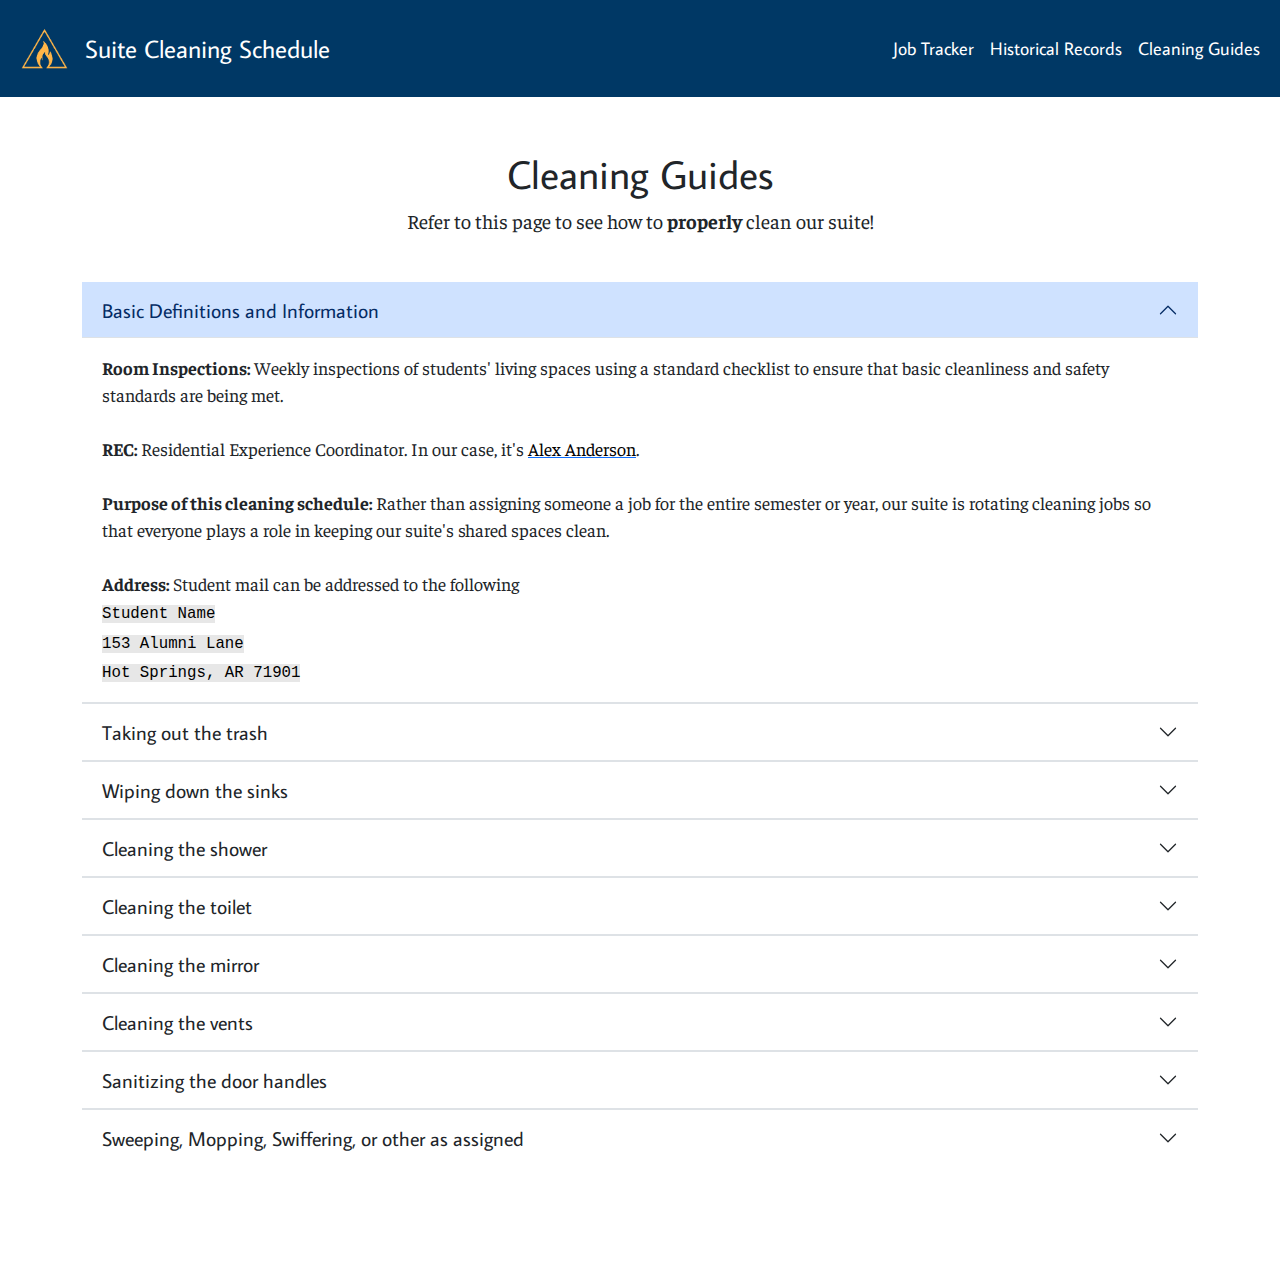
==== guides.html @ 9c715b44 "1.0" ====
<!DOCTYPE html>
<html data-bs-theme="light" lang="en">

<head>
    <meta charset="utf-8">
    <meta name="viewport" content="width=device-width, initial-scale=1.0, shrink-to-fit=no">
    <title>Cleaning Guides | ASMSA Suite Cleaning Schedule</title>
    <meta name="twitter:title" content="Cleaning Guides | ASMSA Suite Cleaning Schedule">
    <link rel="icon" type="image/png" sizes="1500x1500" href="/assets/img/ASMSA/Delta-Flame.png">
    <link rel="icon" type="image/png" sizes="1500x1500" href="/assets/img/ASMSA/Delta-Flame.png" media="(prefers-color-scheme: dark)">
    <link rel="icon" type="image/png" sizes="1500x1500" href="/assets/img/ASMSA/Delta-Flame.png">
    <link rel="icon" type="image/png" sizes="1500x1500" href="/assets/img/ASMSA/Delta-Flame.png" media="(prefers-color-scheme: dark)">
    <link rel="icon" type="image/png" sizes="1500x1500" href="/assets/img/ASMSA/Delta-Flame.png">
    <link rel="icon" type="image/png" sizes="1500x1500" href="/assets/img/ASMSA/Delta-Flame.png">
    <link rel="icon" type="image/png" sizes="1500x1500" href="/assets/img/ASMSA/Delta-Flame.png">
    <link rel="stylesheet" href="/assets/bootstrap/css/bootstrap.min.css">
    <link rel="manifest" href="/manifest.json" crossorigin="use-credentials">
    <link rel="stylesheet" href="https://fonts.googleapis.com/css?family=Average+Sans&amp;display=swap">
    <link rel="stylesheet" href="https://fonts.googleapis.com/css?family=Faustina&amp;display=swap">
    <link rel="stylesheet" href="/assets/css/Navbar-Right-Links-icons.css">
    <link rel="stylesheet" href="/assets/css/styles.css">
</head>

<body>
    <!-- Start: Universal Navbar -->
    <section style="background: #003865;">
        <!-- Start: Navbar Right Links -->
        <nav class="navbar navbar-expand-md fixed-top bg-info-subtle py-3" data-bs-theme="dark">
            <div class="container-fluid"><a class="navbar-brand d-flex align-items-xl-center" href="/" style="padding-top: 0px;padding-bottom: 0px;"><span class="bs-icon-sm bs-icon-rounded bs-icon-primary d-flex justify-content-center align-items-center me-2 bs-icon" style="background: transparent;width: 65px;height: 65px;"><img id="asmsa-delta-flame" src="/assets/img/ASMSA/Delta-Flame.png" style="width: 100%;"></span><span class="d-flex align-items-center" id="navbar-heading">Suite Cleaning Schedule</span></a><button data-bs-toggle="collapse" class="navbar-toggler" data-bs-target="#navcol-2" style="border-width: 0px;"><span class="visually-hidden">Toggle navigation</span><span class="navbar-toggler-icon" id="navbar-toggle"></span></button>
                <div class="collapse navbar-collapse" id="navcol-2" style="color: white;">
                    <ul class="navbar-nav ms-auto">
                        <li class="nav-item"><a class="nav-link" href="/" style="color: white;font-family: 'Average Sans', sans-serif;font-size: 18px;">Job Tracker</a></li>
                        <li class="nav-item" style="color: white;font-family: 'Average Sans', sans-serif;font-size: 18px;"><a class="nav-link" data-bs-toggle="tooltip" data-bss-tooltip="" data-bs-placement="bottom" href="https://docs.google.com/spreadsheets/d/1wWk3bjz9F3o0yqj-OoAmTSrzCla0fKFra8QSsq_VEjM/edit?gid=0#gid=0" style="color: white;font-family: 'Average Sans', sans-serif;font-size: 18px;" title="Must be signed into your ASMSA Google Account" target="_blank">Historical Records</a></li>
                        <li class="nav-item" style="color: white;font-family: 'Average Sans', sans-serif;font-size: 18px;"><a class="nav-link" href="/guides" style="color: white;font-family: 'Average Sans', sans-serif;font-size: 18px;">Cleaning Guides</a></li>
                    </ul>
                </div>
            </div>
        </nav><!-- End: Navbar Right Links -->
    </section><!-- End: Universal Navbar -->
    <section class="d-xl-flex justify-content-xl-center align-items-xl-center" style="height: auto;">
        <!-- Start: 2 Rows 1+1 Columns -->
        <div class="container" style="margin-top: 150px;margin-bottom: 100px;">
            <div class="row">
                <div class="col-md-12">
                    <h1 class="text-center" style="font-family: 'Average Sans', sans-serif;">Cleaning Guides</h1>
                    <p class="text-center" style="font-family: Faustina, serif;font-size: 20px;">Refer to this page to see how to <strong>properly</strong>&nbsp;clean our suite!</p>
                </div>
            </div>
            <div class="row" style="margin-top: 30px;">
                <div class="col-md-12">
                    <div class="accordion accordion-flush" role="tablist" id="accordion-1">
                        <div class="accordion-item" style="border-bottom-width: 2px;">
                            <h2 class="accordion-header" role="tab"><button class="accordion-button" type="button" data-bs-toggle="collapse" data-bs-target="#accordion-1 .item-1" aria-expanded="true" aria-controls="accordion-1 .item-1" style="font-family: 'Average Sans', sans-serif;font-size: 20px;">Basic Definitions and Information</button></h2>
                            <div class="accordion-collapse collapse show item-1" role="tabpanel" data-bs-parent="#accordion-1">
                                <div class="accordion-body">
                                    <p class="mb-0" style="font-family: Faustina, serif;font-size: 18px;"><strong>Room Inspections:</strong>&nbsp;Weekly inspections of students' living spaces using a standard checklist to ensure that basic cleanliness and safety standards are being met.<br><br><strong>REC:</strong>&nbsp;Residential Experience Coordinator. In our case, it's <a href="mailto:andersona@asmsa.org"><span style="color: rgb(0, 0, 0);">Alex Anderson</span></a>.&nbsp;<br><br><strong>Purpose of this cleaning schedule:</strong>&nbsp;Rather than assigning someone a job for the entire semester or year, our suite is rotating cleaning jobs so that everyone plays a role in keeping our suite's shared spaces clean.<br><br><strong>Address:</strong>&nbsp;Student mail can be addressed to the following<br><code style="color: rgb(0,0,0);background: #e7e7e7;">Student Name<br>153 Alumni Lane<br>Hot Springs, AR 71901</code><br></p>
                                </div>
                            </div>
                        </div>
                        <div class="accordion-item" style="border-bottom-width: 2px;">
                            <h2 class="accordion-header" role="tab"><button class="accordion-button collapsed" type="button" data-bs-toggle="collapse" data-bs-target="#accordion-1 .item-2" aria-expanded="false" aria-controls="accordion-1 .item-2" style="font-family: 'Average Sans', sans-serif;font-size: 20px;">Taking out the trash</button></h2>
                            <div class="accordion-collapse collapse item-2" role="tabpanel" data-bs-parent="#accordion-1">
                                <div class="accordion-body">
                                    <p class="mb-0" style="font-family: Faustina, serif;font-size: 18px;">Remove the liner from the shared bathroom trashcan (under the sink) and take it to the dumpsters outside.</p>
                                </div>
                            </div>
                        </div>
                        <div class="accordion-item" style="border-bottom-width: 2px;">
                            <h2 class="accordion-header" role="tab"><button class="accordion-button collapsed" type="button" data-bs-toggle="collapse" data-bs-target="#accordion-1 .item-3" aria-expanded="false" aria-controls="accordion-1 .item-3" style="font-family: 'Average Sans', sans-serif;font-size: 20px;">Wiping down the sinks</button></h2>
                            <div class="accordion-collapse collapse item-3" role="tabpanel" data-bs-parent="#accordion-1">
                                <div class="accordion-body">
                                    <p class="mb-0" style="font-family: Faustina, serif;font-size: 18px;">Remove all personal items from the countertop and begin by using Clorox® sanitizing wipes to remove any debris on top of the counter and faucets.<br><br>Use a multi-surface spray on the surface of the sink thoroughly and let it sit for about 30 seconds-1 minute. Wipe down the solution using paper towels until clean. Ensure to get the edges and corners of the sink.<br><br>Applies to <strong>both</strong> sinks.</p>
                                </div>
                            </div>
                        </div>
                        <div class="accordion-item" style="border-bottom-width: 2px;">
                            <h2 class="accordion-header" role="tab"><button class="accordion-button collapsed" type="button" data-bs-toggle="collapse" data-bs-target="#accordion-1 .item-4" aria-expanded="false" aria-controls="accordion-1 .item-4" style="font-family: 'Average Sans', sans-serif;font-size: 20px;">Cleaning the shower</button></h2>
                            <div class="accordion-collapse collapse item-4" role="tabpanel" data-bs-parent="#accordion-1">
                                <div class="accordion-body">
                                    <p class="mb-0" style="font-family: Faustina, serif;font-size: 18px;">Put the shower liner and curtain on the towel hooks while you clean the shower. With a paper towel or Clorox® Sanitizing Wipes, clean the bottom of the liner.&nbsp;<br><br>Generously spray&nbsp;<a href="https://www.walmart.com/ip/Comet-Foaming-Bath-Spray-19-oz/984945945?classType=REGULAR&amp;athbdg=L1102&amp;from=/search" target="_blank"><span style="color: rgb(0, 0, 0);">Comet Foaming Bath Spray</span></a>&nbsp;on the surface of the entire shower. Spray extra on the bottom edges and surface of the shower. Allow the solution to sit for 2 minutes. Turn the shower on and set the water temperature to hot. Leave the shower running for 3 minutes<br><br>Turn the water off and wipe down the Comet spray using paper towels.&nbsp;<br><br>Remove the shower drain cover and clean the cover and shower trap.&nbsp;<br><br>Replace the shower liner and curtain ensuring the curtain is on the outside.</p>
                                </div>
                            </div>
                        </div>
                        <div class="accordion-item" style="border-bottom-width: 2px;">
                            <h2 class="accordion-header" role="tab"><button class="accordion-button collapsed" type="button" data-bs-toggle="collapse" data-bs-target="#accordion-1 .item-5" aria-expanded="false" aria-controls="accordion-1 .item-5" style="font-family: 'Average Sans', sans-serif;font-size: 20px;">Cleaning the toilet</button></h2>
                            <div class="accordion-collapse collapse item-5" role="tabpanel" data-bs-parent="#accordion-1">
                                <div class="accordion-body">
                                    <p class="mb-0" style="font-family: Faustina, serif;font-size: 18px;">Take the Clorox© ToiletWand© out from the bottom drawer of the cabinet inside of the interior room of the bathroom. <em>You may want to take the trash can into the interior room for convenience.</em><br><br>Put a disposable pad onto the wand and dip it in the toilet bowl for ~5-10 seconds. Begin cleaning the interior of the toilet bowl (the water should turn blue). After cleaning the interior bowl, dispose of the pad in the trashcan using the built-in dispenser. <strong>Do not flush the disposable pad in the the toilet.</strong> Wait 5 minutes and then flush the toilet.<br><br>Put another disposable pad onto the wand and dip it in the clean toilet bowl for ~5-10 seconds. Clean the exterior of the toilet using the pad, ensuring the reach behind the toilet and in the upper lips of the toilet. Dispose of the pad in the trashcan using the built-in dispenser. <strong>Do not flush the disposable pad in the toilet</strong>. Wipe the blue cleaning solution away with paper towels until clean.&nbsp;<br><br><span style="text-decoration: underline;">If the water is no longer blue, replace the internal cleaner.</span><br>Take out a blue disc from the second drawer of the cabinet inside of the interior room of the bathroom. Lift the toilet tank cover and drop 1 blue tablet onto the right corner of the tank. <strong>Only drop the tablet, not the plastic pouch</strong>. Replace the toilet tank cover and clean any water drippings that may have occurred from lifting the cover using paper towels.</p>
                                </div>
                            </div>
                        </div>
                        <div class="accordion-item" style="border-bottom-width: 2px;">
                            <h2 class="accordion-header" role="tab"><button class="accordion-button collapsed" type="button" data-bs-toggle="collapse" data-bs-target="#accordion-1 .item-6" aria-expanded="false" aria-controls="accordion-1 .item-6" style="font-family: 'Average Sans', sans-serif;font-size: 20px;">Cleaning the mirror</button></h2>
                            <div class="accordion-collapse collapse item-6" role="tabpanel" data-bs-parent="#accordion-1">
                                <div class="accordion-body">
                                    <p class="mb-0" style="font-family: Faustina, serif;font-size: 18px;">Spray Windex or window cleaner sensibly onto the mirror. Wipe down with paper towels.&nbsp; (You may want to repeat this twice)<br><br>Check to make sure there aren't spots or debris left on the mirror. If there is, repeat the above.</p>
                                </div>
                            </div>
                        </div>
                        <div class="accordion-item" style="border-bottom-width: 2px;">
                            <h2 class="accordion-header" role="tab"><button class="accordion-button collapsed" type="button" data-bs-toggle="collapse" data-bs-target="#accordion-1 .item-7" aria-expanded="false" aria-controls="accordion-1 .item-7" style="font-family: 'Average Sans', sans-serif;font-size: 20px;">Cleaning the vents</button></h2>
                            <div class="accordion-collapse collapse item-7" role="tabpanel" data-bs-parent="#accordion-1">
                                <div class="accordion-body">
                                    <p class="mb-0" style="font-family: Faustina, serif;font-size: 18px;">There are two vents in the bathroom. One in front of the sinks on the ceiling, and another in the toilet room, on the ceiling. You may use your desk chair to reach the vent.<br><br>Using a Clorox® Sanitizing Wipe, wipe down each <a href="https://en.wikipedia.org/wiki/Louver" target="_blank"><span style="color: rgb(0, 0, 0);">louver</span></a>, removing dirt and dust from the vent.</p>
                                </div>
                            </div>
                        </div>
                        <div class="accordion-item" style="border-bottom-width: 2px;">
                            <h2 class="accordion-header" role="tab"><button class="accordion-button collapsed" type="button" data-bs-toggle="collapse" data-bs-target="#accordion-1 .item-8" aria-expanded="false" aria-controls="accordion-1 .item-8" style="font-family: 'Average Sans', sans-serif;font-size: 20px;">Sanitizing the door handles</button></h2>
                            <div class="accordion-collapse collapse item-8" role="tabpanel" data-bs-parent="#accordion-1">
                                <div class="accordion-body">
                                    <p class="mb-0" style="font-family: Faustina, serif;font-size: 18px;">Using Clorox® Sanitizing Wipes, disinfect the interior and exterior doorhandles of each suite door and the interior bathroom door.</p>
                                </div>
                            </div>
                        </div>
                        <div class="accordion-item">
                            <h2 class="accordion-header" role="tab"><button class="accordion-button collapsed" type="button" data-bs-toggle="collapse" data-bs-target="#accordion-1 .item-9" aria-expanded="false" aria-controls="accordion-1 .item-9" style="font-family: 'Average Sans', sans-serif;font-size: 20px;">Sweeping, Mopping, Swiffering, or other as assigned</button></h2>
                            <div class="accordion-collapse collapse item-9" role="tabpanel" data-bs-parent="#accordion-1">
                                <div class="accordion-body">
                                    <p class="mb-0" style="font-family: Faustina, serif;font-size: 18px;"><strong>Sweeping: </strong>Get a broom from the laundry room and sweep the bathroom and interior room. <em>Do this each room inspection.</em><br><br><strong>Mopping:</strong>&nbsp;Get the mop and mop bucket (fill with water and Fabuloso/Pine Sol) and mop the bathroom and interior room. <em>Do this step only when assigned.</em><br><br><strong>Swiffering:</strong>&nbsp;In lieu of mopping, take the Swiffer and clean the bathroom and interior room. Use 1 Swiffer Wet Mopping Cloth per room. <em>Do this each room inspection.</em><br><br><strong>Other Job as Assigned:</strong>&nbsp;You may be assigned another job other than what is listed above in lieu to the above.</p>
                                </div>
                            </div>
                        </div>
                    </div>
                </div>
            </div>
        </div><!-- End: 2 Rows 1+1 Columns -->
    </section>
    <script src="/assets/bootstrap/js/bootstrap.min.js"></script>
    <script src="/assets/js/bs-init.js"></script>
</body>

</html>
---- assets/css/Navbar-Right-Links-icons.css ----
.bs-icon {
  --bs-icon-size: .75rem;
  display: flex;
  flex-shrink: 0;
  justify-content: center;
  align-items: center;
  font-size: var(--bs-icon-size);
  width: calc(var(--bs-icon-size) * 2);
  height: calc(var(--bs-icon-size) * 2);
  color: var(--bs-primary);
}

.bs-icon-xs {
  --bs-icon-size: 1rem;
  width: calc(var(--bs-icon-size) * 1.5);
  height: calc(var(--bs-icon-size) * 1.5);
}

.bs-icon-sm {
  --bs-icon-size: 1rem;
}

.bs-icon-md {
  --bs-icon-size: 1.5rem;
}

.bs-icon-lg {
  --bs-icon-size: 2rem;
}

.bs-icon-xl {
  --bs-icon-size: 2.5rem;
}

.bs-icon.bs-icon-primary {
  color: var(--bs-white);
  background: var(--bs-primary);
}

.bs-icon.bs-icon-primary-light {
  color: var(--bs-primary);
  background: rgba(var(--bs-primary-rgb), .2);
}

.bs-icon.bs-icon-semi-white {
  color: var(--bs-primary);
  background: rgba(255, 255, 255, .5);
}

.bs-icon.bs-icon-rounded {
  border-radius: .5rem;
}

.bs-icon.bs-icon-circle {
  border-radius: 50%;
}
---- assets/css/styles.css ----
#navbar-heading {
  font-family: 'Average Sans', sans-serif;
  font-size: 25px;
  color: white;
}

@media (max-width: 400px) {
  #navbar-heading {
    font-family: 'Average Sans', sans-serif;
    font-size: 20px;
    color: white;
  }
}

.navbar-dark, .navbar[data-bs-theme=dark] {
  --bs-navbar-color: rgba(255, 255, 255, 255);
  --bs-navbar-hover-color: rgba(255, 255, 255, 255);
  --bs-navbar-disabled-color: rgba(255, 255, 255, 0.25);
  --bs-navbar-active-color: #fff;
  --bs-navbar-brand-color: #fff;
  --bs-navbar-brand-hover-color: #fff;
  --bs-navbar-toggler-border-color: rgba(255, 255, 255, 0.1);
  --bs-navbar-toggler-icon-bg: url("data:image/svg+xml,%3csvg xmlns='http://www.w3.org/2000/svg' viewBox='0 0 30 30'%3e%3cpath stroke='rgba%28255, 255, 255, 0.55%29' stroke-linecap='round' stroke-miterlimit='10' stroke-width='2' d='M4 7h22M4 15h22M4 23h22'/%3e%3c/svg%3e");
}

[data-bs-theme=dark] {
  color-scheme: dark;
  --bs-body-color: #dee2e6;
  --bs-body-color-rgb: 219,226,230;
  --bs-body-bg: #003865;
  --bs-body-bg-rgb: 33,37,41;
  --bs-emphasis-color: #fff;
  --bs-emphasis-color-rgb: 255,255,255;
  --bs-secondary-color: rgba(222, 226, 230, 0.75);
  --bs-secondary-color-rgb: 222,226,230;
  --bs-secondary-bg: #343a40;
  --bs-secondary-bg-rgb: 52,58,64;
  --bs-tertiary-color: rgba(222, 226, 230, 0.5);
  --bs-tertiary-color-rgb: 222,226,230;
  --bs-tertiary-bg: #2b3035;
  --bs-tertiary-bg-rgb: 43,48,53;
  --bs-primary-text-emphasis: #6ea8fe;
  --bs-secondary-text-emphasis: #a7acb1;
  --bs-success-text-emphasis: #75b798;
  --bs-info-text-emphasis: #6edff6;
  --bs-warning-text-emphasis: #ffda6a;
  --bs-danger-text-emphasis: #ea868f;
  --bs-light-text-emphasis: #f8f9fa;
  --bs-dark-text-emphasis: #dee2e6;
  --bs-primary-bg-subtle: #031633;
  --bs-secondary-bg-subtle: #161719;
  --bs-success-bg-subtle: #051b11;
  --bs-info-bg-subtle: #003865;
  --bs-warning-bg-subtle: #332701;
  --bs-danger-bg-subtle: #2c0b0e;
  --bs-light-bg-subtle: #343a40;
  --bs-dark-bg-subtle: #1a1d20;
  --bs-primary-border-subtle: #084298;
  --bs-secondary-border-subtle: #41464b;
  --bs-success-border-subtle: #0f5132;
  --bs-info-border-subtle: #087990;
  --bs-warning-border-subtle: #997404;
  --bs-danger-border-subtle: #842029;
  --bs-light-border-subtle: #495057;
  --bs-dark-border-subtle: #343a40;
  --bs-heading-color: inherit;
  --bs-link-color: #6ea8fe;
  --bs-link-hover-color: #8bb9fe;
  --bs-link-color-rgb: 110,168,254;
  --bs-link-hover-color-rgb: 139,185,254;
  --bs-code-color: #e685b5;
  --bs-highlight-color: #dee2e6;
  --bs-highlight-bg: #664d03;
  --bs-border-color: #495057;
  --bs-border-color-translucent: rgba(255, 255, 255, 0.15);
  --bs-form-valid-color: #75b798;
  --bs-form-valid-border-color: #75b798;
  --bs-form-invalid-color: #ea868f;
  --bs-form-invalid-border-color: #ea868f;
}

#main-table {
  margin-right: 100px;
  margin-left: 100px;
}

@media (max-width: 730px) {
  #main-table {
    margin-right: 40px;
    margin-left: 40px;
  }
}

@media (max-width: 529px) {
  #main-table {
    margin-right: 20px;
    margin-left: 20px;
  }
}
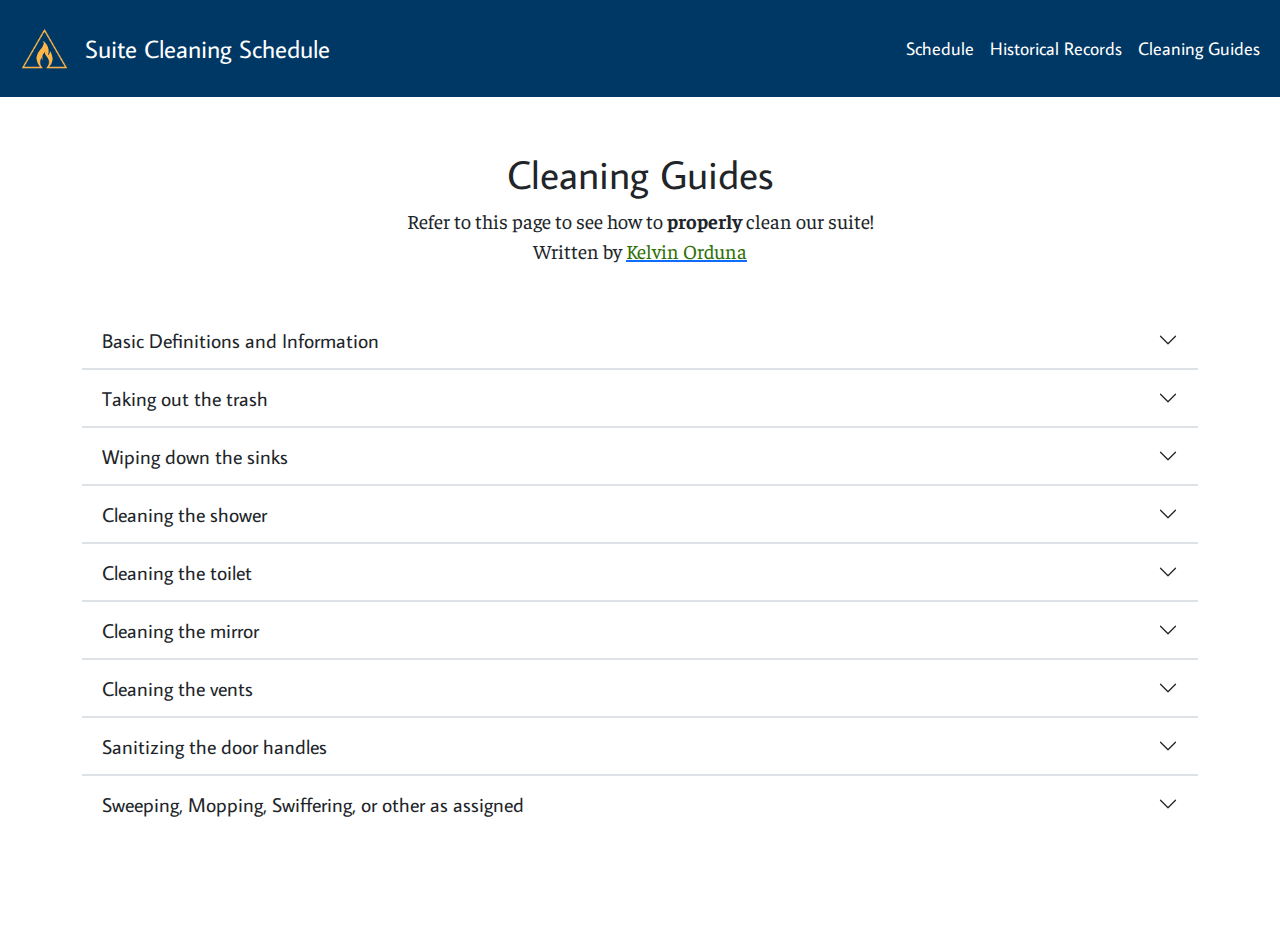
==== commit 2f2c2fa0: "1.1" ====
--- a/guides.html
+++ b/guides.html
@@ -6,19 +6,19 @@
     <meta name="viewport" content="width=device-width, initial-scale=1.0, shrink-to-fit=no">
     <title>Cleaning Guides | ASMSA Suite Cleaning Schedule</title>
     <meta name="twitter:title" content="Cleaning Guides | ASMSA Suite Cleaning Schedule">
-    <link rel="icon" type="image/png" sizes="1500x1500" href="/assets/img/ASMSA/Delta-Flame.png">
-    <link rel="icon" type="image/png" sizes="1500x1500" href="/assets/img/ASMSA/Delta-Flame.png" media="(prefers-color-scheme: dark)">
-    <link rel="icon" type="image/png" sizes="1500x1500" href="/assets/img/ASMSA/Delta-Flame.png">
-    <link rel="icon" type="image/png" sizes="1500x1500" href="/assets/img/ASMSA/Delta-Flame.png" media="(prefers-color-scheme: dark)">
-    <link rel="icon" type="image/png" sizes="1500x1500" href="/assets/img/ASMSA/Delta-Flame.png">
-    <link rel="icon" type="image/png" sizes="1500x1500" href="/assets/img/ASMSA/Delta-Flame.png">
-    <link rel="icon" type="image/png" sizes="1500x1500" href="/assets/img/ASMSA/Delta-Flame.png">
-    <link rel="stylesheet" href="/assets/bootstrap/css/bootstrap.min.css">
-    <link rel="manifest" href="/manifest.json" crossorigin="use-credentials">
+    <link rel="icon" type="image/png" sizes="1500x1500" href="assets/img/ASMSA/Delta-Flame.png">
+    <link rel="icon" type="image/png" sizes="1500x1500" href="assets/img/ASMSA/Delta-Flame.png" media="(prefers-color-scheme: dark)">
+    <link rel="icon" type="image/png" sizes="1500x1500" href="assets/img/ASMSA/Delta-Flame.png">
+    <link rel="icon" type="image/png" sizes="1500x1500" href="assets/img/ASMSA/Delta-Flame.png" media="(prefers-color-scheme: dark)">
+    <link rel="icon" type="image/png" sizes="1500x1500" href="assets/img/ASMSA/Delta-Flame.png">
+    <link rel="icon" type="image/png" sizes="1500x1500" href="assets/img/ASMSA/Delta-Flame.png">
+    <link rel="icon" type="image/png" sizes="1500x1500" href="assets/img/ASMSA/Delta-Flame.png">
+    <link rel="stylesheet" href="assets/bootstrap/css/bootstrap.min.css">
+    <link rel="manifest" href="manifest.json" crossorigin="use-credentials">
     <link rel="stylesheet" href="https://fonts.googleapis.com/css?family=Average+Sans&amp;display=swap">
     <link rel="stylesheet" href="https://fonts.googleapis.com/css?family=Faustina&amp;display=swap">
-    <link rel="stylesheet" href="/assets/css/Navbar-Right-Links-icons.css">
-    <link rel="stylesheet" href="/assets/css/styles.css">
+    <link rel="stylesheet" href="assets/css/Navbar-Right-Links-icons.css">
+    <link rel="stylesheet" href="assets/css/styles.css">
 </head>
 
 <body>
@@ -26,10 +26,10 @@
     <section style="background: #003865;">
         <!-- Start: Navbar Right Links -->
         <nav class="navbar navbar-expand-md fixed-top bg-info-subtle py-3" data-bs-theme="dark">
-            <div class="container-fluid"><a class="navbar-brand d-flex align-items-xl-center" href="/" style="padding-top: 0px;padding-bottom: 0px;"><span class="bs-icon-sm bs-icon-rounded bs-icon-primary d-flex justify-content-center align-items-center me-2 bs-icon" style="background: transparent;width: 65px;height: 65px;"><img id="asmsa-delta-flame" src="/assets/img/ASMSA/Delta-Flame.png" style="width: 100%;"></span><span class="d-flex align-items-center" id="navbar-heading">Suite Cleaning Schedule</span></a><button data-bs-toggle="collapse" class="navbar-toggler" data-bs-target="#navcol-2" style="border-width: 0px;"><span class="visually-hidden">Toggle navigation</span><span class="navbar-toggler-icon" id="navbar-toggle"></span></button>
+            <div class="container-fluid"><a class="navbar-brand d-flex align-items-xl-center" href="/" style="padding-top: 0px;padding-bottom: 0px;"><span class="bs-icon-sm bs-icon-rounded bs-icon-primary d-flex justify-content-center align-items-center me-2 bs-icon" style="background: transparent;width: 65px;height: 65px;"><img id="asmsa-delta-flame" src="assets/img/ASMSA/Delta-Flame.png" style="width: 100%;"></span><span class="d-flex align-items-center" id="navbar-heading">Suite Cleaning Schedule</span></a><button data-bs-toggle="collapse" class="navbar-toggler" data-bs-target="#navcol-2" style="border-width: 0px;"><span class="visually-hidden">Toggle navigation</span><span class="navbar-toggler-icon" id="navbar-toggle"></span></button>
                 <div class="collapse navbar-collapse" id="navcol-2" style="color: white;">
                     <ul class="navbar-nav ms-auto">
-                        <li class="nav-item"><a class="nav-link" href="/" style="color: white;font-family: 'Average Sans', sans-serif;font-size: 18px;">Job Tracker</a></li>
+                        <li class="nav-item"><a class="nav-link" href="/" style="color: white;font-family: 'Average Sans', sans-serif;font-size: 18px;">Schedule</a></li>
                         <li class="nav-item" style="color: white;font-family: 'Average Sans', sans-serif;font-size: 18px;"><a class="nav-link" data-bs-toggle="tooltip" data-bss-tooltip="" data-bs-placement="bottom" href="https://docs.google.com/spreadsheets/d/1wWk3bjz9F3o0yqj-OoAmTSrzCla0fKFra8QSsq_VEjM/edit?gid=0#gid=0" style="color: white;font-family: 'Average Sans', sans-serif;font-size: 18px;" title="Must be signed into your ASMSA Google Account" target="_blank">Historical Records</a></li>
                         <li class="nav-item" style="color: white;font-family: 'Average Sans', sans-serif;font-size: 18px;"><a class="nav-link" href="/guides" style="color: white;font-family: 'Average Sans', sans-serif;font-size: 18px;">Cleaning Guides</a></li>
                     </ul>
@@ -43,15 +43,15 @@
             <div class="row">
                 <div class="col-md-12">
                     <h1 class="text-center" style="font-family: 'Average Sans', sans-serif;">Cleaning Guides</h1>
-                    <p class="text-center" style="font-family: Faustina, serif;font-size: 20px;">Refer to this page to see how to <strong>properly</strong>&nbsp;clean our suite!</p>
+                    <p class="text-center" style="font-family: Faustina, serif;font-size: 20px;">Refer to this page to see how to <strong>properly</strong>&nbsp;clean our suite!<br>Written by <a href="https://kelvinorduna.com" target="_blank"><span style="color: rgb(47, 113, 6);">Kelvin Orduna</span></a></p>
                 </div>
             </div>
             <div class="row" style="margin-top: 30px;">
                 <div class="col-md-12">
                     <div class="accordion accordion-flush" role="tablist" id="accordion-1">
                         <div class="accordion-item" style="border-bottom-width: 2px;">
-                            <h2 class="accordion-header" role="tab"><button class="accordion-button" type="button" data-bs-toggle="collapse" data-bs-target="#accordion-1 .item-1" aria-expanded="true" aria-controls="accordion-1 .item-1" style="font-family: 'Average Sans', sans-serif;font-size: 20px;">Basic Definitions and Information</button></h2>
-                            <div class="accordion-collapse collapse show item-1" role="tabpanel" data-bs-parent="#accordion-1">
+                            <h2 class="accordion-header" role="tab"><button class="accordion-button collapsed" type="button" data-bs-toggle="collapse" data-bs-target="#accordion-1 .item-1" aria-expanded="false" aria-controls="accordion-1 .item-1" style="font-family: 'Average Sans', sans-serif;font-size: 20px;">Basic Definitions and Information</button></h2>
+                            <div class="accordion-collapse collapse item-1" role="tabpanel" data-bs-parent="#accordion-1">
                                 <div class="accordion-body">
                                     <p class="mb-0" style="font-family: Faustina, serif;font-size: 18px;"><strong>Room Inspections:</strong>&nbsp;Weekly inspections of students' living spaces using a standard checklist to ensure that basic cleanliness and safety standards are being met.<br><br><strong>REC:</strong>&nbsp;Residential Experience Coordinator. In our case, it's <a href="mailto:andersona@asmsa.org"><span style="color: rgb(0, 0, 0);">Alex Anderson</span></a>.&nbsp;<br><br><strong>Purpose of this cleaning schedule:</strong>&nbsp;Rather than assigning someone a job for the entire semester or year, our suite is rotating cleaning jobs so that everyone plays a role in keeping our suite's shared spaces clean.<br><br><strong>Address:</strong>&nbsp;Student mail can be addressed to the following<br><code style="color: rgb(0,0,0);background: #e7e7e7;">Student Name<br>153 Alumni Lane<br>Hot Springs, AR 71901</code><br></p>
                                 </div>
@@ -126,8 +126,8 @@
             </div>
         </div><!-- End: 2 Rows 1+1 Columns -->
     </section>
-    <script src="/assets/bootstrap/js/bootstrap.min.js"></script>
-    <script src="/assets/js/bs-init.js"></script>
+    <script src="assets/bootstrap/js/bootstrap.min.js"></script>
+    <script src="assets/js/bs-init.js"></script>
 </body>
 
 </html>